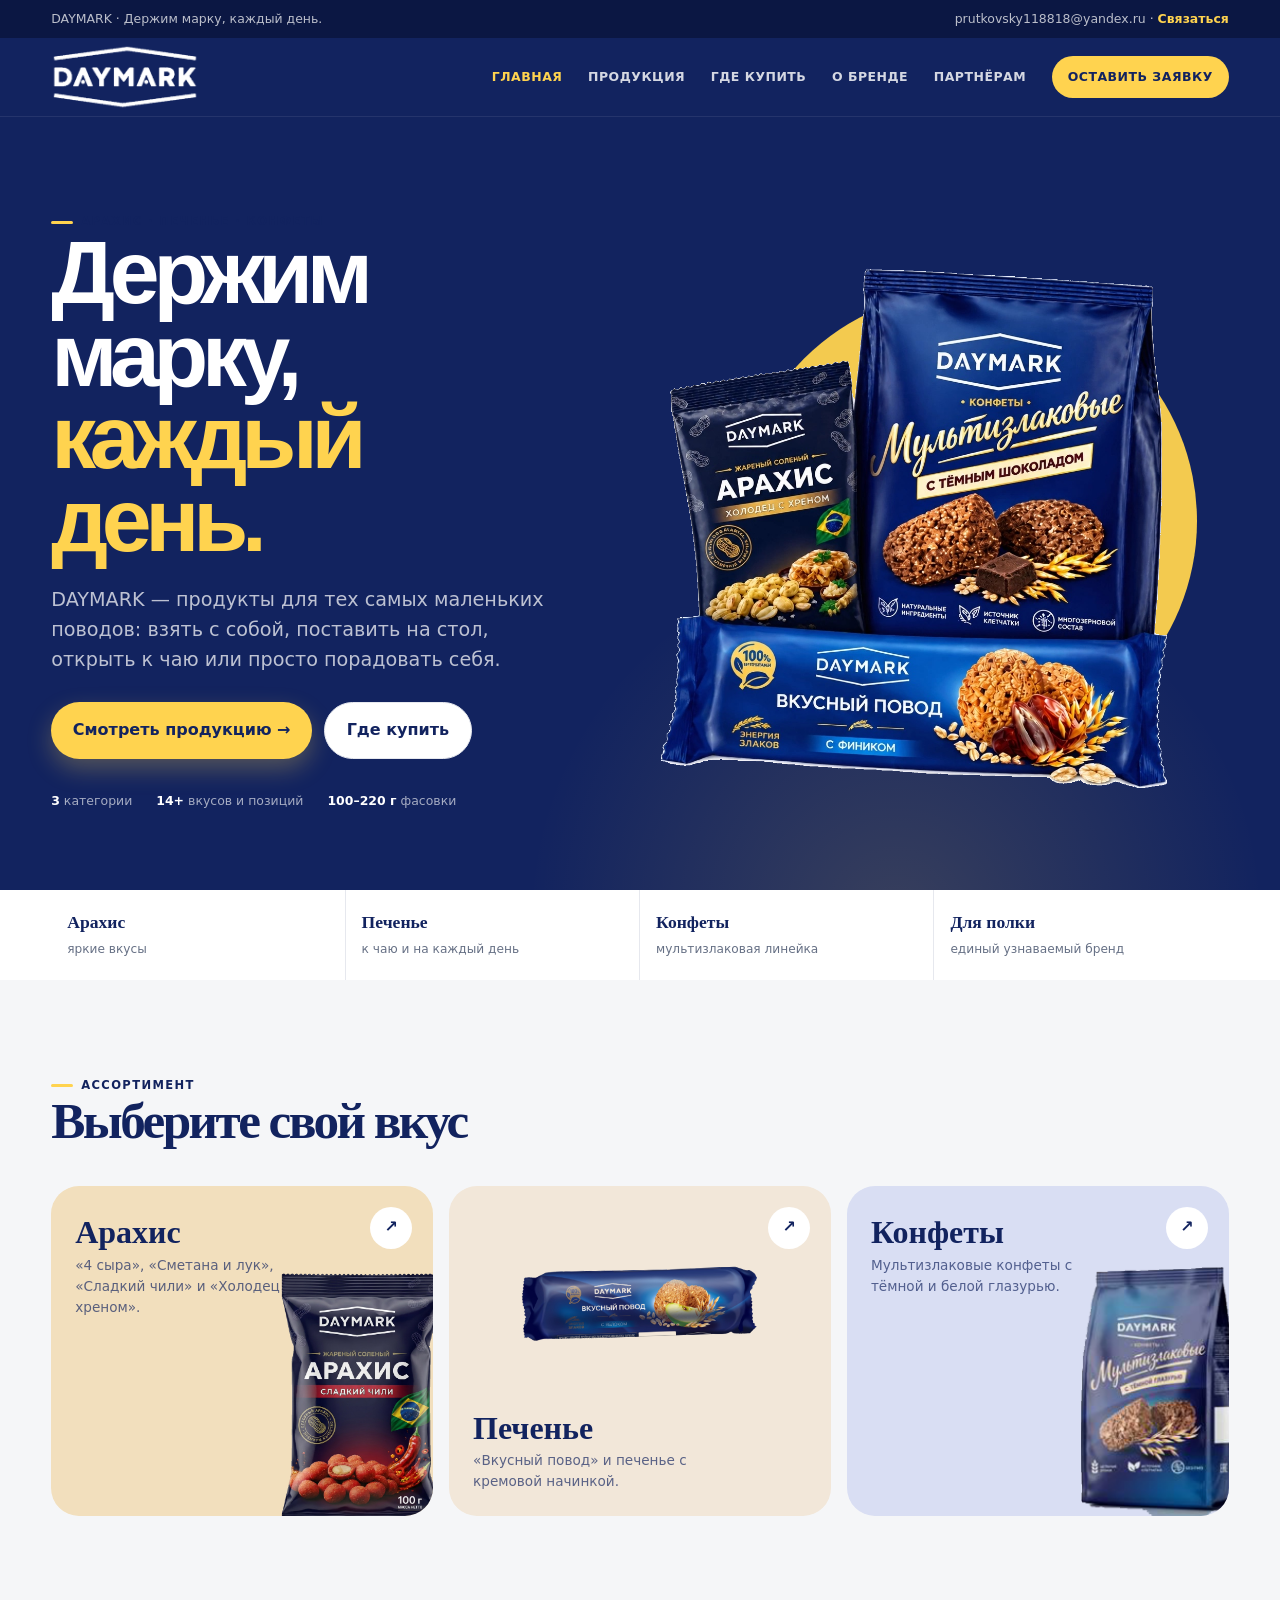
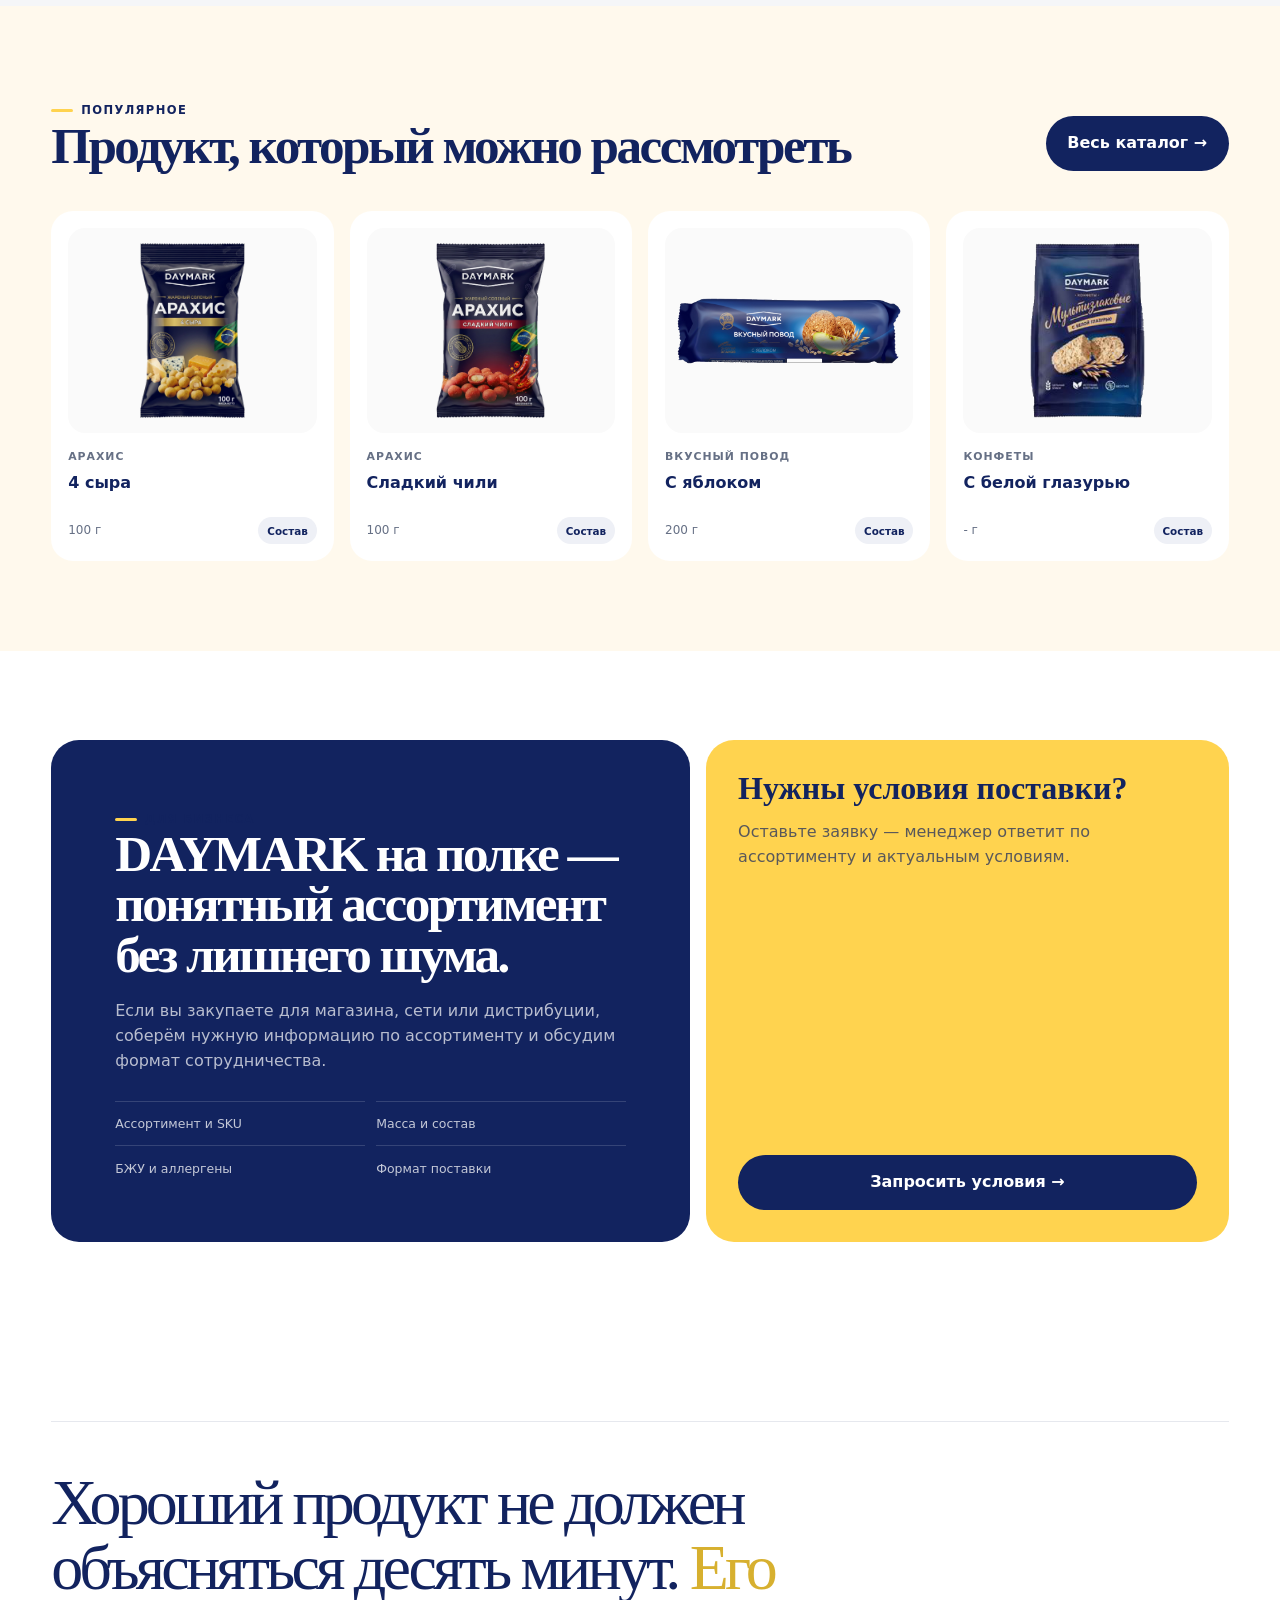
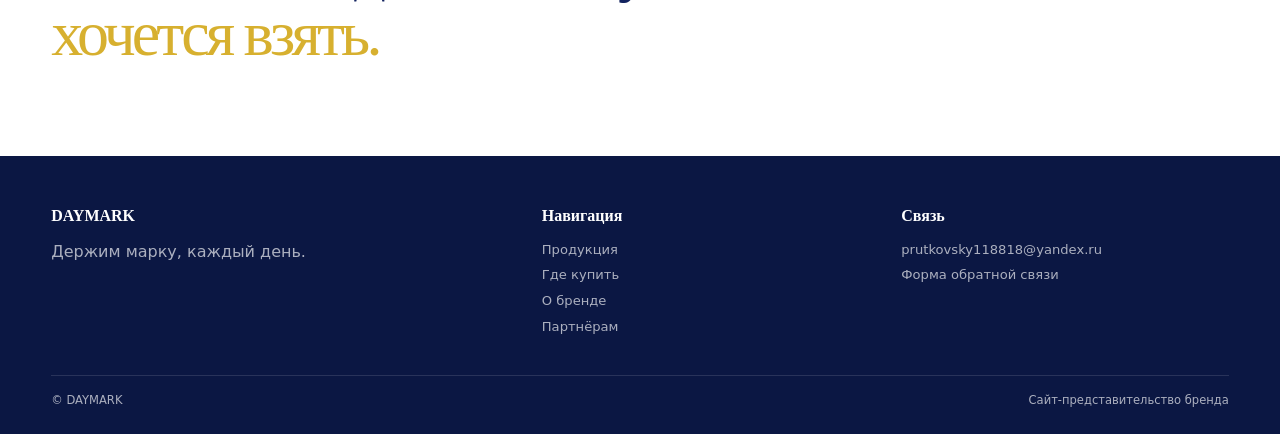
==== index.html @ 810831b2 "Add files via upload" ====
<!doctype html><html lang="ru"><head><meta charset="utf-8"><meta name="viewport" content="width=device-width,initial-scale=1"><title>DAYMARK — арахис, печенье и конфеты</title><meta name="description" content="DAYMARK — арахис, печенье и конфеты. Держим марку, каждый день."><link rel="stylesheet" href="styles.css"></head><body>
<div class="topbar"><div class="container topbar-inner"><span>DAYMARK · Держим марку, каждый день.</span><span><a href="mailto:prutkovsky118818@yandex.ru">prutkovsky118818@yandex.ru</a> · <a class="topbar-cta" href="contacts.html">Связаться</a></span></div></div>
<header class="header"><div class="container header-inner"><a class="logo" href="index.html"><img src="logo_header_white.png" alt="DAYMARK"></a><button class="burger" id="burger" aria-label="Открыть меню">☰</button><nav class="nav" id="nav"><a class="active" href="index.html">Главная</a><a href="products.html">Продукция</a><a href="where.html">Где купить</a><a href="about.html">О бренде</a><a href="partner.html">Партнёрам</a><a class="nav-cta" href="contacts.html">Оставить заявку</a></nav></div></header>
<main>
<section class="hero"><div class="container hero-grid"><div class="hero-copy"><span class="eyebrow">Арахис · печенье · конфеты</span><h1>Держим марку,<br><span>каждый день.</span></h1><p class="hero-lead">DAYMARK — продукты для тех самых маленьких поводов: взять с собой, поставить на стол, открыть к чаю или просто порадовать себя.</p><div class="hero-actions"><a class="btn btn-primary" href="products.html">Смотреть продукцию →</a><a class="btn btn-light" href="where.html">Где купить</a></div><div class="hero-note"><span><strong>3</strong> категории</span><span><strong>14+</strong> вкусов и позиций</span><span><strong>100–220 г</strong> фасовки</span></div></div><div class="hero-visual">
<div class="orb"></div>
<img class="hero-products-photo" src="daymark_products_photo.png" alt="Продукты DAYMARK: арахис, конфеты и печенье">
</div></div><div class="hero-strip"><div class="container hero-strip-inner"><div class="hero-stat"><strong>Арахис</strong><span>яркие вкусы</span></div><div class="hero-stat"><strong>Печенье</strong><span>к чаю и на каждый день</span></div><div class="hero-stat"><strong>Конфеты</strong><span>мультизлаковая линейка</span></div><div class="hero-stat"><strong>Для полки</strong><span>единый узнаваемый бренд</span></div></div></div></section>
<section><div class="container"><div class="section-head"><div><span class="eyebrow">Ассортимент</span><h2>Выберите свой вкус</h2></div></div><div class="category-grid"><a class="category-card peanut" href="products.html#peanuts"><div><h3>Арахис</h3><p>«4 сыра», «Сметана и лук», «Сладкий чили» и «Холодец с хреном».</p></div><img src="peanut_chili_real.png" alt="Арахис DAYMARK, сладкий чили"><span class="arrow">↗</span></a><a class="category-card cookie" href="products.html#cookies"><div><h3>Печенье</h3><p>«Вкусный повод» и печенье с кремовой начинкой.</p></div><img src="cookie_apple.png" alt="Печенье DAYMARK, с яблоком"><span class="arrow">↗</span></a><a class="category-card candy" href="products.html#candies"><div><h3>Конфеты</h3><p>Мультизлаковые конфеты с тёмной и белой глазурью.</p></div><img src="candy_dark.png" alt="Конфеты DAYMARK"><span class="arrow">↗</span></a></div></div></section>
<section class="product-preview"><div class="container"><div class="section-head"><div><span class="eyebrow">Популярное</span><h2>Продукт, который можно рассмотреть</h2></div><a class="btn btn-dark" href="products.html">Весь каталог →</a></div><div class="product-grid"><a class="product-card" href="products.html"><div class="product-image"><img src="peanut_4cheese_real.png" alt="Арахис 4 сыра"></div><span class="small">Арахис</span><h3>4 сыра</h3><div class="meta"><span>100 г</span><span class="badge">Состав</span></div></a><a class="product-card" href="products.html"><div class="product-image"><img src="peanut_chili_real.png" alt="Арахис сладкий чили"></div><span class="small">Арахис</span><h3>Сладкий чили</h3><div class="meta"><span>100 г</span><span class="badge">Состав</span></div></a><a class="product-card cookie" href="products.html"><div class="product-image"><img src="cookie_apple.png" alt="Печенье с яблоком"></div><span class="small">Вкусный повод</span><h3>С яблоком</h3><div class="meta"><span>200 г</span><span class="badge">Состав</span></div></a><a class="product-card" href="products.html"><div class="product-image"><img src="candy_white.png" alt="Мультизлаковые конфеты"></div><span class="small">Конфеты</span><h3>С белой глазурью</h3><div class="meta"><span>- г</span><span class="badge">Состав</span></div></a></div></div></section>

<section class="b2b"><div class="container b2b-grid"><div class="b2b-main"><span class="eyebrow">Для бизнеса</span><h2>DAYMARK на полке — понятный ассортимент без лишнего шума.</h2><p>Если вы закупаете для магазина, сети или дистрибуции, соберём нужную информацию по ассортименту и обсудим формат сотрудничества.</p><div class="b2b-list"><div>Ассортимент и SKU</div><div>Масса и состав</div><div>БЖУ и аллергены</div><div>Формат поставки</div></div></div><div class="b2b-side"><div><h3>Нужны условия поставки?</h3><p>Оставьте заявку — менеджер ответит по ассортименту и актуальным условиям.</p></div><a class="btn btn-dark" href="contacts.html">Запросить условия →</a></div></div></section>
<section class="quote"><div class="container quote-inner"><p>Хороший продукт не должен объясняться десять минут. <span>Его хочется взять.</span></p></div></section>
</main><footer class="footer"><div class="container footer-grid"><div><h4>DAYMARK</h4><p>Держим марку, каждый день.</p></div><div><h4>Навигация</h4><a href="products.html">Продукция</a><a href="where.html">Где купить</a><a href="about.html">О бренде</a><a href="partner.html">Партнёрам</a></div><div><h4>Связь</h4><a href="mailto:prutkovsky118818@yandex.ru">prutkovsky118818@yandex.ru</a><a href="contacts.html">Форма обратной связи</a></div></div><div class="container footer-copy"><span>© DAYMARK</span><span>Сайт-представительство бренда</span></div></footer><div class="mobile-bar"><a href="products.html">Продукция</a><a href="where.html">Где купить</a></div><script src="app.js"></script></body></html>
---- styles.css ----
:root{--navy:#12235f;--navy-2:#0b1743;--yellow:#ffd34f;--cream:#fff9ed;--paper:#f5f6f8;--ink:#171a24;--muted:#667085;--line:#e6e8ee;--white:#fff;--radius:28px;--shadow:0 20px 60px rgba(18,35,95,.10)}
*{box-sizing:border-box;margin:0;padding:0}html{scroll-behavior:smooth}body{font-family:Manrope,system-ui,sans-serif;color:var(--ink);background:var(--paper);line-height:1.55;min-height:100vh;display:flex;flex-direction:column}body.modal-open{overflow:hidden}a{color:inherit;text-decoration:none}button,input,textarea,select{font:inherit}img{max-width:100%;height:auto;display:block}.container{width:min(1180px,92%);margin:auto}main{flex:1}.muted{color:var(--muted)}
.topbar{background:var(--navy-2);color:rgba(255,255,255,.72);font-size:.78rem}.topbar-inner{min-height:38px;display:flex;justify-content:space-between;align-items:center;gap:1rem}.topbar a:hover{color:#fff}.topbar-cta{color:var(--yellow)!important;font-weight:800}
.header{background:var(--navy);position:sticky;top:0;z-index:1000;border-bottom:1px solid rgba(255,255,255,.08)}.header-inner{height:78px;display:flex;align-items:center;justify-content:space-between;gap:2rem}.logo img{width:148px}.nav{display:flex;align-items:center;gap:1.6rem}.nav a{font-size:.78rem;font-weight:800;text-transform:uppercase;letter-spacing:.04em;color:rgba(255,255,255,.82);transition:.2s}.nav a:hover,.nav a.active{color:var(--yellow)}.nav .nav-cta{background:var(--yellow);color:var(--navy);padding:.7rem 1rem;border-radius:999px}.burger{display:none;background:none;border:0;color:#fff;font-size:1.8rem;cursor:pointer}
.btn{display:inline-flex;align-items:center;justify-content:center;gap:.55rem;border:0;border-radius:999px;padding:.95rem 1.35rem;font-weight:800;cursor:pointer;transition:transform .2s,box-shadow .2s,background .2s}.btn:hover{transform:translateY(-2px)}.btn-primary{background:var(--yellow);color:var(--navy);box-shadow:0 10px 25px rgba(255,211,79,.28)}.btn-dark{background:var(--navy);color:#fff}.btn-light{background:#fff;color:var(--navy);border:1px solid var(--line)}.eyebrow{display:inline-flex;align-items:center;gap:.5rem;font-size:.72rem;font-weight:800;text-transform:uppercase;letter-spacing:.12em;color:var(--navy)}.eyebrow:before{content:"";width:22px;height:3px;border-radius:10px;background:var(--yellow)}
.hero{background:var(--navy);color:#fff;overflow:hidden;padding:clamp(3rem,7vw,6.5rem) 0 0;position:relative}.hero:after{content:"";position:absolute;inset:auto -10% -28% 30%;height:70%;background:radial-gradient(circle,rgba(255,211,79,.16),transparent 62%);pointer-events:none}.hero-grid{display:grid;grid-template-columns:.9fr 1.1fr;gap:2rem;align-items:center;position:relative;z-index:1}.hero-copy{padding-bottom:5rem}.hero h1{font-family:Onest,Manrope,sans-serif;font-size:clamp(3rem,7vw,6.6rem);line-height:.92;letter-spacing:-.07em;max-width:720px}.hero h1 span{color:var(--yellow)}.hero-lead{font-size:clamp(1rem,2vw,1.2rem);color:rgba(255,255,255,.72);max-width:590px;margin:1.5rem 0 1.7rem}.hero-actions{display:flex;gap:.75rem;flex-wrap:wrap}.hero-note{display:flex;gap:1.5rem;flex-wrap:wrap;margin-top:2rem;color:rgba(255,255,255,.62);font-size:.78rem}.hero-note strong{color:#fff}.hero-visual{min-height:520px;position:relative;display:flex;align-items:flex-end;justify-content:center}.hero-visual .orb{position:absolute;width:430px;height:430px;border-radius:50%;background:var(--yellow);right:4%;top:3%;opacity:.95}.hero-pack{position:relative;z-index:2;width:min(48%,230px);filter:none;transform:rotate(-6deg) translateY(-18px)}.hero-pack:nth-of-type(2){width:min(43%,205px);transform:rotate(7deg) translate(-12px,20px);z-index:3}.hero-strip{background:#fff;color:var(--navy);position:relative;z-index:4}.hero-strip-inner{display:grid;grid-template-columns:repeat(4,1fr);gap:0}.hero-stat{padding:1.2rem 1rem;border-right:1px solid var(--line)}.hero-stat:last-child{border:0}.hero-stat strong{display:block;font-family:Onest;font-size:1.1rem}.hero-stat span{font-size:.76rem;color:var(--muted)}
section{padding:clamp(3.5rem,7vw,6rem) 0}.section-head{display:flex;justify-content:space-between;align-items:end;gap:2rem;margin-bottom:2.5rem}.section-head h2{font-family:Onest;font-size:clamp(2rem,4vw,3.2rem);line-height:1;letter-spacing:-.05em;color:var(--navy)}.section-head p{max-width:500px;color:var(--muted)}
.category-grid{display:grid;grid-template-columns:repeat(3,1fr);gap:1rem}.category-card{min-height:330px;border-radius:var(--radius);padding:1.5rem;position:relative;overflow:hidden;display:flex;flex-direction:column;justify-content:space-between;transition:.25s}.category-card:hover{transform:translateY(-5px);box-shadow:var(--shadow)}.category-card.peanut{background:#f2dfbd}.category-card.cookie{background:#f2e7d9}.category-card.candy{background:#d9def3}.category-card .tag{font-size:.7rem;font-weight:800;text-transform:uppercase;letter-spacing:.1em;color:var(--navy)}.category-card h3{font-family:Onest;font-size:2rem;line-height:1;color:var(--navy);margin:.4rem 0}.category-card p{font-size:.85rem;color:rgba(18,35,95,.68);max-width:220px}.category-card img{position:absolute;right:0;bottom:-5px;max-height:245px;width:auto;filter:none;transition:.3s}.category-card:hover img{transform:translateY(-8px) rotate(2deg)}.category-card .arrow{position:absolute;top:1.3rem;right:1.3rem;width:42px;height:42px;border-radius:50%;background:#fff;display:grid;place-items:center;color:var(--navy);font-weight:900}
.dark-band{background:var(--navy);color:#fff}.dark-band .section-head h2{color:#fff}.dark-band .section-head p{color:rgba(255,255,255,.68)}.feature-grid{display:grid;grid-template-columns:1fr 1fr;gap:1rem}.feature{background:rgba(255,255,255,.06);border:1px solid rgba(255,255,255,.1);border-radius:24px;padding:2rem}.feature-num{color:var(--yellow);font-weight:800;font-size:.78rem}.feature h3{font-family:Onest;font-size:1.35rem;margin:.65rem 0}.feature p{color:rgba(255,255,255,.65);font-size:.9rem}
.product-preview{background:var(--cream)}.product-grid{display:grid;grid-template-columns:repeat(4,1fr);gap:1rem}.product-card{background:#fff;border-radius:22px;padding:1rem;min-height:350px;display:flex;flex-direction:column;transition:.25s;border:1px solid transparent}.product-card:hover{transform:translateY(-5px);border-color:var(--line);box-shadow:var(--shadow)}.product-card .product-image{height:205px;display:grid;place-items:center;background:#fafafa;border-radius:17px;margin-bottom:1rem}.product-card img{max-height:175px;width:auto}.product-card.cookie img{max-width:90%;max-height:110px}.product-card .small{font-size:.68rem;text-transform:uppercase;letter-spacing:.09em;color:var(--muted);font-weight:800}.product-card h3{font-size:1rem;margin:.3rem 0;color:var(--navy)}.product-card .meta{margin-top:auto;display:flex;justify-content:space-between;align-items:center;color:var(--muted);font-size:.75rem}.badge{display:inline-flex;padding:.35rem .55rem;border-radius:999px;background:#eef0f6;color:var(--navy);font-size:.65rem;font-weight:800}
.b2b{background:#fff}.b2b-grid{display:grid;grid-template-columns:1.1fr .9fr;gap:1rem}.b2b-main{background:var(--navy);color:#fff;border-radius:var(--radius);padding:clamp(2rem,5vw,4rem)}.b2b-main h2{font-family:Onest;font-size:clamp(2.2rem,4vw,3.7rem);line-height:.98;letter-spacing:-.05em}.b2b-main p{color:rgba(255,255,255,.7);max-width:520px;margin:1.2rem 0 1.7rem}.b2b-list{display:grid;grid-template-columns:1fr 1fr;gap:.7rem}.b2b-list div{border-top:1px solid rgba(255,255,255,.15);padding-top:.8rem;font-size:.78rem;color:rgba(255,255,255,.75)}.b2b-side{background:var(--yellow);border-radius:var(--radius);padding:2rem;display:flex;flex-direction:column;justify-content:space-between;color:var(--navy)}.b2b-side h3{font-family:Onest;font-size:2rem;line-height:1}.b2b-side p{margin-top:1rem;color:rgba(18,35,95,.7)}
.quote{background:#fff}.quote-inner{border-top:1px solid var(--line);padding-top:3rem}.quote p{font-family:Onest;font-size:clamp(2rem,5vw,4.5rem);line-height:1.02;letter-spacing:-.06em;color:var(--navy);max-width:900px}.quote span{color:#d7b02f}
.page-hero{background:var(--navy);color:#fff;padding:clamp(3rem,6vw,5rem) 0}.page-hero .eyebrow{color:var(--yellow)}.page-hero h1{font-family:Onest;font-size:clamp(3rem,7vw,5.5rem);line-height:.95;letter-spacing:-.06em;margin:.8rem 0 1rem}.page-hero p{max-width:620px;color:rgba(255,255,255,.7);font-size:1rem}
.products{background:var(--paper)}.catalog-toolbar{display:flex;gap:.75rem;justify-content:space-between;align-items:center;flex-wrap:wrap;margin-bottom:1.5rem}.line-tabs{display:flex;gap:.4rem;flex-wrap:wrap}.line-tab{border:1px solid var(--line);background:#fff;color:var(--navy);padding:.65rem 1rem;border-radius:999px;font-weight:800;cursor:pointer}.line-tab.active,.line-tab:hover{background:var(--navy);color:#fff;border-color:var(--navy)}.search-box{position:relative}.search-box input{width:min(300px,80vw);padding:.72rem 1rem;border:1px solid var(--line);border-radius:999px;background:#fff;outline:none}.search-box input:focus{border-color:var(--navy)}.product-line{display:none}.product-line.active{display:block}.packs{display:grid;grid-template-columns:repeat(4,1fr);gap:1rem}.pack{background:#fff;border:1px solid transparent;border-radius:22px;padding:1rem;min-height:360px;cursor:pointer;display:flex;flex-direction:column;transition:.25s}.pack:hover{transform:translateY(-5px);border-color:var(--line);box-shadow:var(--shadow)}.pack[hidden]{display:none}.pack img{height:210px;width:100%;object-fit:contain;margin-bottom:1rem}.pack.cookie img{height:120px;margin-top:30px}.pack h4{font-size:1rem;color:var(--navy)}.pack>span:not(.hint){font-size:.82rem;color:var(--muted);margin-top:.2rem}.catalog-empty{display:none;text-align:center;padding:4rem 1rem;color:var(--muted)}
.modal-overlay{position:fixed;inset:0;background:rgba(11,23,67,.72);z-index:2000;display:grid;place-items:center;padding:1rem;opacity:0;visibility:hidden;transition:.2s}.modal-overlay.open{opacity:1;visibility:visible}.modal{background:#fff;border-radius:30px;width:min(900px,100%);max-height:90vh;overflow:auto;position:relative;padding:2rem}.modal-close{position:absolute;right:1rem;top:1rem;width:42px;height:42px;border:0;border-radius:50%;background:var(--paper);color:var(--navy);font-size:1.4rem;cursor:pointer}.modal-grid{display:grid;grid-template-columns:.85fr 1.15fr;gap:2rem;align-items:start}.modal-product-image{min-height:360px;background:var(--cream);border-radius:24px;display:grid;place-items:center;padding:2rem}.modal-product-image img{max-height:320px;width:auto}.modal-product-image img.wide{max-width:90%;max-height:180px}.modal h3{font-family:Onest;font-size:2rem;color:var(--navy);line-height:1}.modal-flavor{color:var(--muted);margin:.5rem 0 1.2rem}.modal-meta{display:flex;gap:.5rem;flex-wrap:wrap;margin-bottom:1.5rem}.modal-block{padding-top:1rem;margin-top:1rem;border-top:1px solid var(--line)}.modal-block-title{font-size:.7rem;text-transform:uppercase;letter-spacing:.1em;font-weight:800;color:var(--navy);margin-bottom:.45rem}.modal-comp{font-size:.85rem;color:#4d5566}.nutri{display:grid;grid-template-columns:repeat(4,1fr);gap:.5rem}.nutri div{background:var(--paper);border-radius:14px;padding:.75rem;text-align:center}.nutri strong{display:block;color:var(--navy);font-size:.9rem}.nutri span{font-size:.65rem;color:var(--muted)}
.about-section{background:#fff}.about-grid{display:grid;grid-template-columns:1fr 1fr;gap:1rem}.about-card{border-radius:var(--radius);padding:clamp(2rem,5vw,4rem);background:var(--cream)}.about-card.dark{background:var(--navy);color:#fff}.about-card h2{font-family:Onest;font-size:clamp(2rem,4vw,3.3rem);line-height:1;letter-spacing:-.05em;margin-bottom:1rem}.about-card p{color:var(--muted);max-width:560px}.about-card.dark p{color:rgba(255,255,255,.7)}.values{display:grid;grid-template-columns:repeat(3,1fr);gap:1rem;margin-top:1rem}.value{background:#fff;border:1px solid var(--line);border-radius:22px;padding:1.5rem}.value strong{color:var(--navy);display:block;margin-bottom:.5rem}.value p{font-size:.85rem;color:var(--muted)}
.partner-section{background:var(--paper)}.partner-grid{display:grid;grid-template-columns:repeat(3,1fr);gap:1rem}.partner-item{background:#fff;border:1px solid var(--line);border-radius:22px;padding:1.5rem}.partner-item .num{color:#d2ad31;font-weight:800;font-size:.72rem}.partner-item h3{color:var(--navy);font-family:Onest;margin:.5rem 0;font-size:1.2rem}.partner-item p{font-size:.84rem;color:var(--muted)}.partner-cta{margin-top:1rem;background:var(--yellow);border-radius:var(--radius);padding:2rem;display:flex;align-items:center;justify-content:space-between;gap:1rem}.partner-cta h2{font-family:Onest;color:var(--navy);font-size:2rem}
.where-section{background:#fff}.where-grid{display:grid;grid-template-columns:1.1fr .9fr;gap:1rem}.where-main{background:var(--navy);color:#fff;border-radius:var(--radius);padding:2rem}.where-main h2{font-family:Onest;font-size:2.4rem}.where-main p{color:rgba(255,255,255,.68);max-width:520px;margin:1rem 0 1.5rem}.where-side{background:var(--cream);border-radius:var(--radius);padding:2rem}.where-side h3{font-family:Onest;color:var(--navy);font-size:1.6rem}.where-side p{color:var(--muted);font-size:.88rem;margin:1rem 0}.status-box{display:flex;gap:.7rem;align-items:flex-start;background:#fff;border:1px solid var(--line);border-radius:18px;padding:1rem;margin-top:1rem}.status-dot{width:10px;height:10px;border-radius:50%;background:#d2ad31;margin-top:.35rem;flex:0 0 auto}
.contacts-section{background:var(--paper)}.contact-wrap{display:grid;grid-template-columns:.8fr 1.2fr;gap:1rem}.contact-info,.contact-form{background:#fff;border:1px solid var(--line);border-radius:var(--radius);padding:2rem}.contact-info h2{font-family:Onest;color:var(--navy);font-size:2.3rem}.contact-info p{color:var(--muted);margin:.65rem 0}.contact-link{color:var(--navy);font-weight:800}.contact-form{display:flex;flex-direction:column;gap:.8rem}.contact-form label{font-size:.72rem;font-weight:800;color:var(--navy)}.contact-form input,.contact-form textarea{width:100%;border:1px solid var(--line);border-radius:14px;padding:.9rem 1rem;outline:none;background:#fafbfc}.contact-form input:focus,.contact-form textarea:focus{border-color:var(--navy)}.contact-form textarea{min-height:150px;resize:vertical}.consent{font-size:.68rem;color:var(--muted)}.form-status{min-height:1.2em;font-size:.8rem}.form-status.ok{color:#27704a}.form-status.err{color:#a33b3b}
.footer{background:var(--navy-2);color:rgba(255,255,255,.66);padding:3rem 0 1.5rem}.footer-grid{display:grid;grid-template-columns:1.4fr 1fr 1fr;gap:2rem;margin-bottom:2rem}.footer h4{color:#fff;margin-bottom:.7rem;font-family:Onest}.footer a{display:block;margin:.35rem 0;font-size:.82rem}.footer a:hover{color:var(--yellow)}.footer-copy{border-top:1px solid rgba(255,255,255,.12);padding-top:1rem;font-size:.72rem;display:flex;justify-content:space-between;gap:1rem}
.mobile-bar{display:none}
@media(max-width:980px){.nav{gap:1rem}.hero-grid{grid-template-columns:1fr}.hero-copy{padding-bottom:1rem}.hero-visual{min-height:390px}.hero-strip-inner{grid-template-columns:repeat(2,1fr)}.category-grid,.product-grid,.packs,.partner-grid{grid-template-columns:repeat(2,1fr)}.b2b-grid,.where-grid,.contact-wrap,.about-grid{grid-template-columns:1fr}.footer-grid{grid-template-columns:1fr 1fr}.modal-grid{grid-template-columns:1fr}.modal-product-image{min-height:250px}.values{grid-template-columns:1fr}}
@media(max-width:720px){.topbar{display:none}.header-inner{height:68px}.burger{display:block}.nav{display:none}.nav.open{position:absolute;top:68px;left:0;right:0;background:var(--navy-2);display:flex;flex-direction:column;align-items:stretch;padding:1rem 4%;gap:.2rem;box-shadow:0 15px 30px rgba(0,0,0,.2)}.nav a{padding:.8rem 0}.nav .nav-cta{background:none;color:var(--yellow);padding:.8rem 0}.hero{padding-top:3rem}.hero h1{font-size:clamp(3.2rem,17vw,5rem)}.hero-visual{min-height:330px}.hero-visual .orb{width:280px;height:280px}.hero-pack{width:42%!important}.hero-strip-inner{grid-template-columns:1fr 1fr}.section-head{display:block}.section-head p{margin-top:.8rem}.category-grid,.product-grid,.packs,.partner-grid{grid-template-columns:1fr}.category-card{min-height:300px}.feature-grid,.b2b-list{grid-template-columns:1fr}.catalog-toolbar{align-items:stretch}.search-box input{width:100%}.search-box{width:100%}.partner-cta{display:block}.partner-cta .btn{margin-top:1rem}.footer-grid{grid-template-columns:1fr}.footer-copy{display:block}.footer-copy span{display:block;margin-top:.5rem}.mobile-bar{display:grid;grid-template-columns:1fr 1fr;position:fixed;bottom:0;left:0;right:0;z-index:1200;background:#fff;border-top:1px solid var(--line);box-shadow:0 -10px 30px rgba(18,35,95,.08)}.mobile-bar a{padding:.9rem;text-align:center;font-size:.72rem;font-weight:800;color:var(--navy)}.mobile-bar a:last-child{background:var(--yellow)}body{padding-bottom:58px}}
@media(max-width:480px){.container{width:90%}.hero-strip-inner{grid-template-columns:1fr 1fr}.hero-stat{padding:.9rem .7rem}.hero-stat strong{font-size:.9rem}.hero-stat span{font-size:.65rem}.modal{padding:1rem;border-radius:22px}.modal-product-image{min-height:220px}.modal h3{font-size:1.6rem}.nutri{grid-template-columns:1fr 1fr}}


/* DAYMARK visual refinement */
.hero-visual{min-height:560px;display:block}
.hero-visual .orb{width:460px;height:460px;right:5%;top:4%}
.hero-pack{position:absolute;object-fit:contain;filter:none}
.hero-peanut{width:180px;right:46%;bottom:32px;z-index:3;transform:rotate(-7deg)}
.hero-candy{width:215px;right:5%;bottom:72px;z-index:2;transform:rotate(7deg)}
.hero-cookie{width:290px;right:25%;bottom:-4px;z-index:5;transform:rotate(-1deg) translateY(8px)}
.category-card img{max-height:255px;max-width:58%}
.category-card.peanut img{right:-2%;bottom:-12px}
.category-card.cookie{justify-content:flex-end;padding-top:155px}.category-card.cookie img{right:50%;top:82px;bottom:auto;max-height:120px;max-width:62%;transform:translateX(50%) rotate(-2deg);filter:none}.category-card.cookie:hover img{transform:translateX(50%) translateY(-8px) rotate(1deg)}
.category-card.candy img{right:-2%;bottom:-5px}
.about-page-hero{background:#fff;color:var(--ink);border-bottom:1px solid var(--line);padding:clamp(4rem,8vw,7rem) 0}
.about-page-hero .eyebrow{color:var(--navy)}
.about-page-hero h1{color:var(--navy)}
.about-page-hero p{color:var(--muted)}
.about-hero-grid{display:grid;grid-template-columns:1fr .8fr;gap:3rem;align-items:center}
.about-hero-products{height:330px;position:relative}
.about-hero-products img{position:absolute;object-fit:contain;filter:drop-shadow(0 18px 20px rgba(18,35,95,.13))}
.about-hero-products img:nth-child(1){width:120px;left:8%;top:24px;transform:rotate(-6deg);z-index:2}
.about-hero-products img:nth-child(2){width:220px;left:33%;bottom:-2px;z-index:3}
.about-hero-products img:nth-child(3){width:160px;right:2%;top:14px;transform:rotate(7deg);z-index:1}
.about-card-accent{background:#fff;border:1px solid var(--line);position:relative;overflow:hidden}
.about-card-accent:after{content:"";position:absolute;width:110px;height:110px;border-radius:50%;background:var(--yellow);right:-35px;top:-35px;opacity:.7}
.about-light-info{background:#fff;border-top:1px solid var(--line)}
.about-light-info .feature{background:var(--cream);border:1px solid var(--line);color:var(--ink)}
.about-light-info .feature h3{color:var(--navy)}
.about-light-info .feature p{color:var(--muted)}
.about-light-info .feature-num{color:#b18a19}
@media(max-width:980px){
 .hero-visual{min-height:430px}
 .hero-peanut{width:155px;right:48%}
 .hero-candy{width:185px;right:2%}
 .hero-cookie{width:245px;right:25%}
 .about-hero-grid{grid-template-columns:1fr}
 .about-hero-products{height:280px}
}
@media(max-width:720px){
 .hero-visual{min-height:360px}
 .hero-visual .orb{width:290px;height:290px;right:7%;top:7%}
 .hero-peanut{width:120px;right:46%;bottom:38px}
 .hero-candy{width:155px;right:2%;bottom:75px}
 .hero-cookie{width:195px;right:24%;bottom:4px}
 .category-card img{max-width:55%}
 .about-hero-products{height:230px}
 .about-hero-products img:nth-child(1){width:90px}.about-hero-products img:nth-child(2){width:175px}.about-hero-products img:nth-child(3){width:125px}
}

@media(max-width:720px){.category-card.cookie{padding-top:135px}.category-card.cookie img{top:62px;max-height:108px;max-width:58%}}

/* Retail store links */
.stores-section{background:var(--paper);padding:5rem 0}.stores-section .section-head p{max-width:520px;color:var(--muted)}.store-grid{display:grid;grid-template-columns:repeat(4,1fr);gap:1rem}.store-card{min-height:190px;background:#fff;border:1px solid var(--line);border-radius:24px;padding:1.25rem;display:flex;flex-direction:column;justify-content:space-between;transition:.25s;text-decoration:none;overflow:hidden}.store-card:hover{transform:translateY(-4px);box-shadow:var(--shadow);border-color:transparent}.store-logo{min-height:92px;display:flex;align-items:center;justify-content:center;gap:.7rem;color:var(--navy)}.store-link{font-size:.72rem;text-transform:uppercase;letter-spacing:.08em;font-weight:800;color:var(--muted)}.store-card:hover .store-link{color:var(--navy)}
.pyat-mark{width:58px;height:58px;border-radius:50%;background:#ef3124;color:#fff;display:grid;place-items:center;font-size:2.25rem;font-weight:900;line-height:1;border:5px solid #fff;box-shadow:0 0 0 3px #159447}.pyat-word{font-weight:900;font-size:1.15rem;letter-spacing:-.04em;color:#159447}.perek-mark{width:48px;height:48px;position:relative;display:block;flex:0 0 auto}.perek-mark i{position:absolute;width:22px;height:22px;border-radius:50%}.perek-mark i:nth-child(1){left:13px;top:0;background:#7bcf36}.perek-mark i:nth-child(2){left:0;top:13px;background:#a7e83c}.perek-mark i:nth-child(3){right:0;top:13px;background:#188d3d}.perek-mark i:nth-child(4){left:13px;bottom:0;background:#006c35}.perek-word{font-size:1.02rem;font-weight:900;letter-spacing:-.045em;color:#08753a}.magnit-mark{width:52px;height:52px;border:6px solid #e31b23;border-radius:13px 25px 25px 13px;color:#e31b23;display:grid;place-items:center;font-weight:900;font-size:1.55rem;line-height:1}.magnit-word{font-weight:950;font-size:1.2rem;letter-spacing:-.04em;color:#e31b23}.lenta-mark{width:52px;height:52px;border-radius:50%;background:#d71920;color:#fff;display:grid;place-items:center;font-weight:900;font-size:1.7rem}.lenta-word{font-weight:950;font-size:1.35rem;letter-spacing:-.06em;color:#d71920}
@media(max-width:980px){.store-grid{grid-template-columns:repeat(2,1fr)}}
@media(max-width:720px){.stores-section{padding:3.5rem 0}.store-grid{grid-template-columns:1fr 1fr}.store-card{min-height:165px;padding:1rem;border-radius:20px}.store-logo{min-height:75px;gap:.45rem}.pyat-mark{width:48px;height:48px;font-size:1.8rem}.pyat-word,.perek-word,.magnit-word,.lenta-word{font-size:.92rem}.perek-mark{transform:scale(.82)}.magnit-mark{width:44px;height:44px;font-size:1.25rem}.lenta-mark{width:44px;height:44px;font-size:1.4rem}}

/* Uploaded retail logos */
.store-logo img{display:block;object-fit:contain;max-width:190px;max-height:82px;width:auto;height:auto}
.store-pyat .store-logo img{max-width:88px;max-height:88px}
.store-perek .store-logo img{max-width:96px;max-height:88px}
.store-magnit .store-logo img{max-width:82px;max-height:100px}
.store-logo-lenta{flex-direction:column;gap:.45rem}
.store-lenta .store-logo img{max-width:190px;max-height:55px}
.lenta-name{font-size:1.05rem;font-weight:900;letter-spacing:-.03em;color:#d71920}
@media(max-width:720px){.store-logo img{max-width:150px;max-height:68px}.store-pyat .store-logo img{max-width:68px;max-height:68px}.store-perek .store-logo img{max-width:74px;max-height:68px}.store-magnit .store-logo img{max-width:64px;max-height:76px}.store-lenta .store-logo img{max-width:150px;max-height:45px}.lenta-name{font-size:.9rem}}

/* v10: unified DAYMARK product photo */
.hero-products-photo{position:relative;z-index:3;width:min(100%,560px);max-height:520px;object-fit:contain;display:block;margin:0 auto;filter:none}
.about-hero-products{height:auto;min-height:330px;display:flex;align-items:center;justify-content:center}
.about-hero-products img{position:relative!important;inset:auto!important;width:min(100%,520px)!important;height:auto!important;transform:none!important;filter:none!important;object-fit:contain}
.store-logo-lenta{display:flex;align-items:center;justify-content:center}
.store-logo-lenta img{width:120px;height:120px;object-fit:contain}
@media(max-width:980px){.hero-products-photo{width:min(92%,500px);max-height:420px}.about-hero-products{min-height:250px}.about-hero-products img{width:min(92%,430px)!important}}
@media(max-width:720px){.hero-products-photo{width:94%;max-height:330px}.about-hero-products{min-height:210px}.about-hero-products img{width:94%!important}.store-logo-lenta img{width:100px;height:100px}}
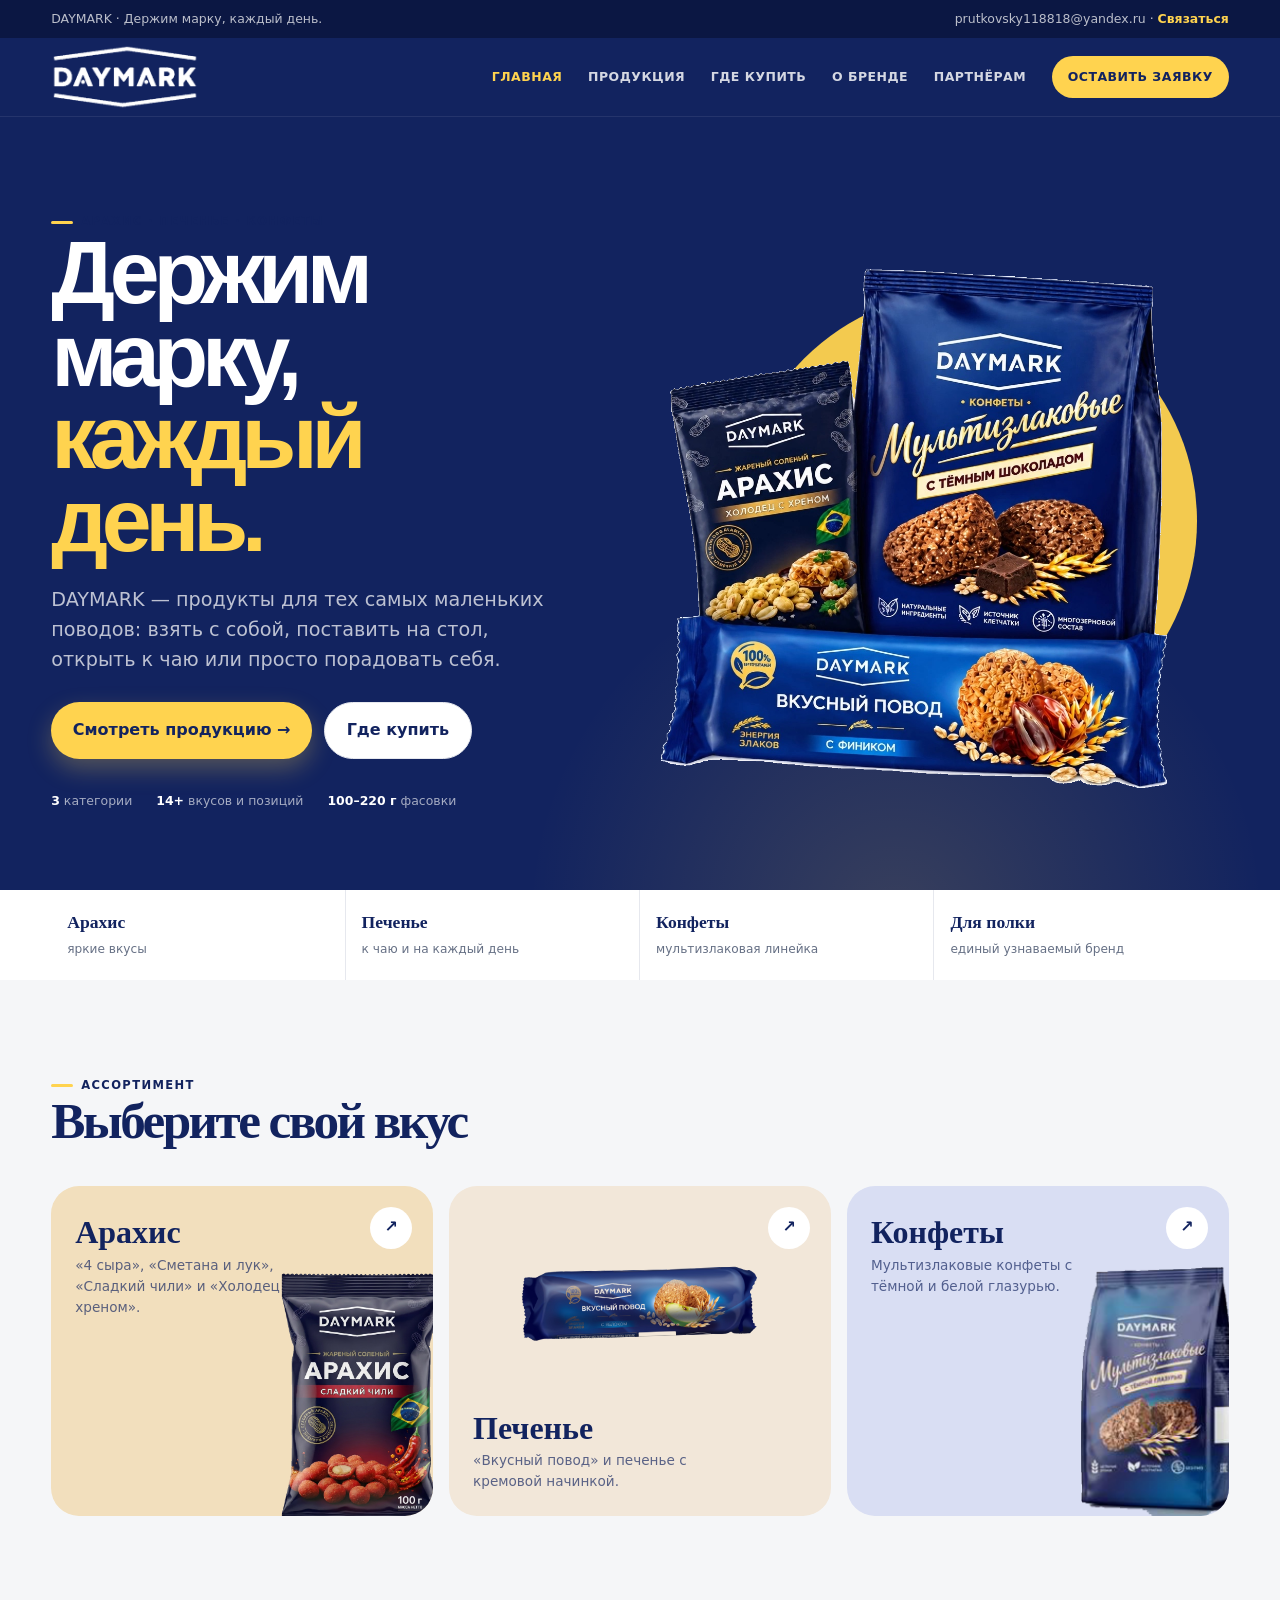
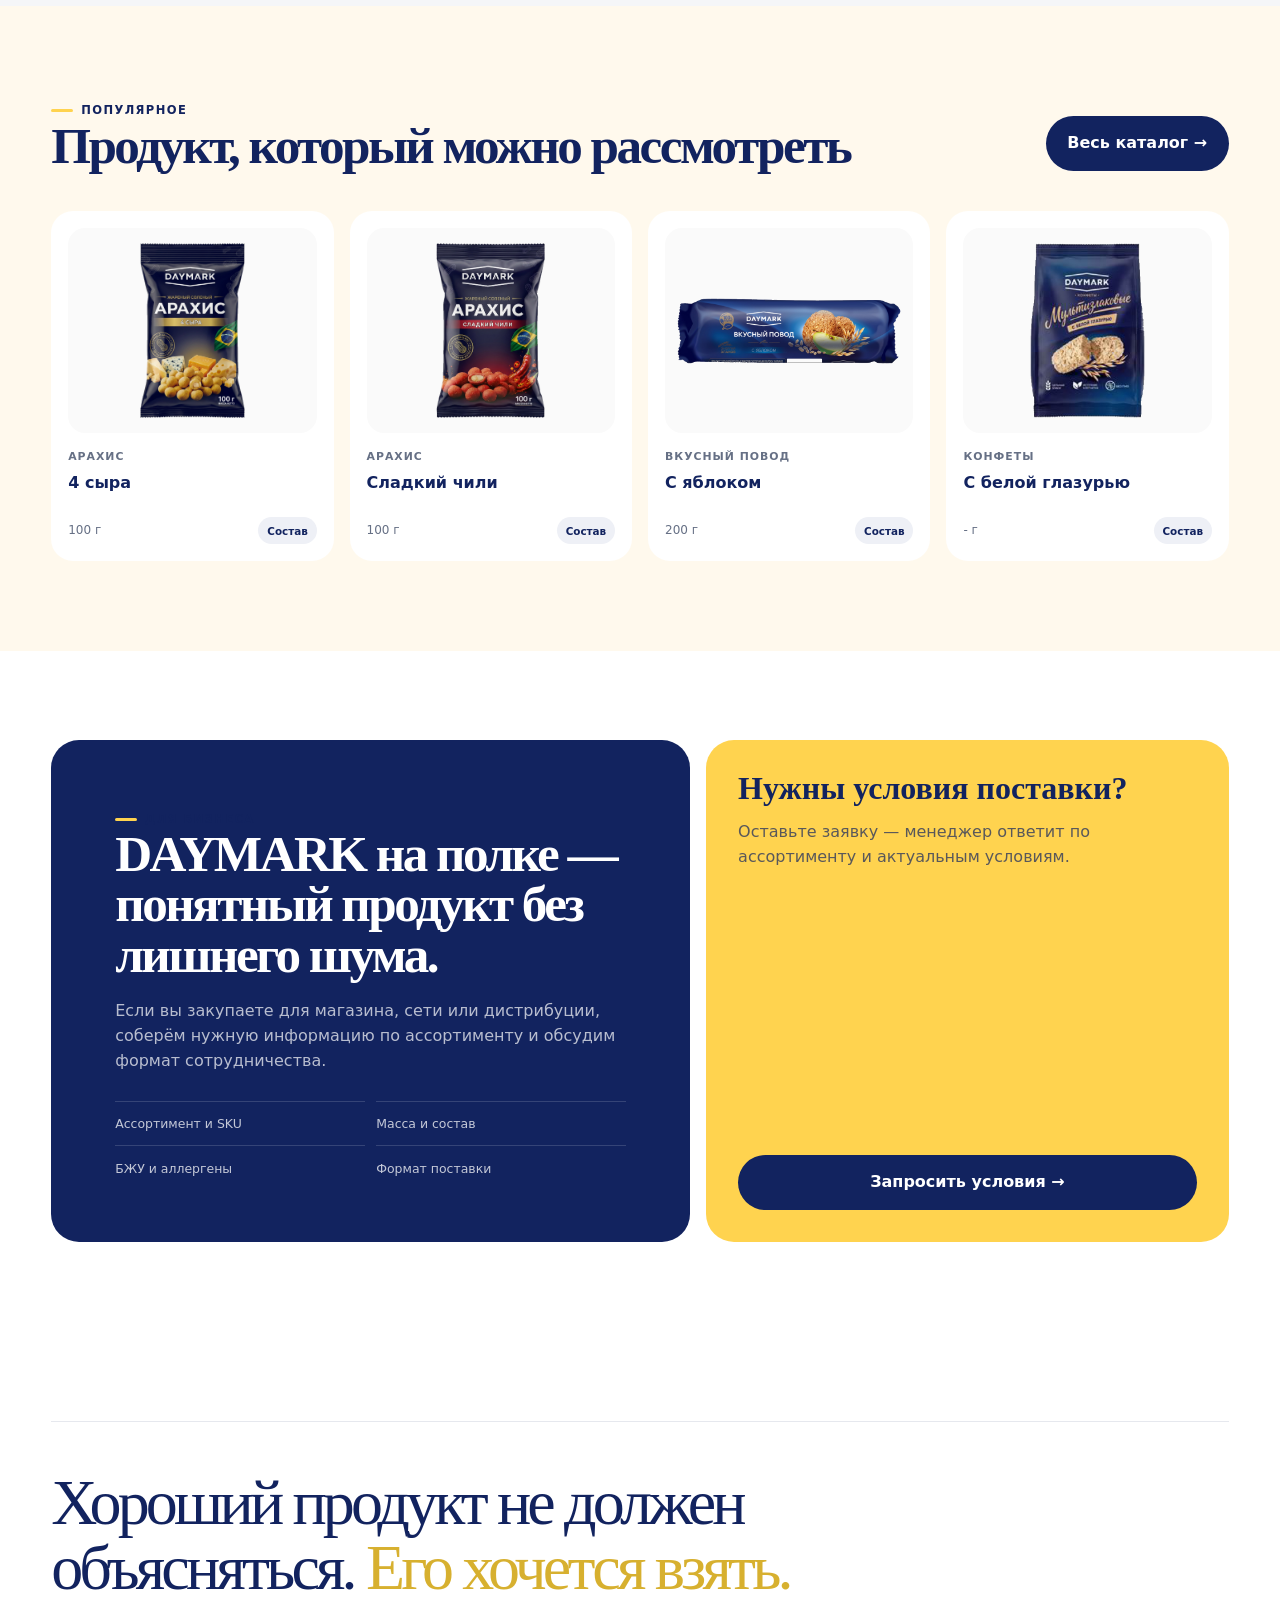
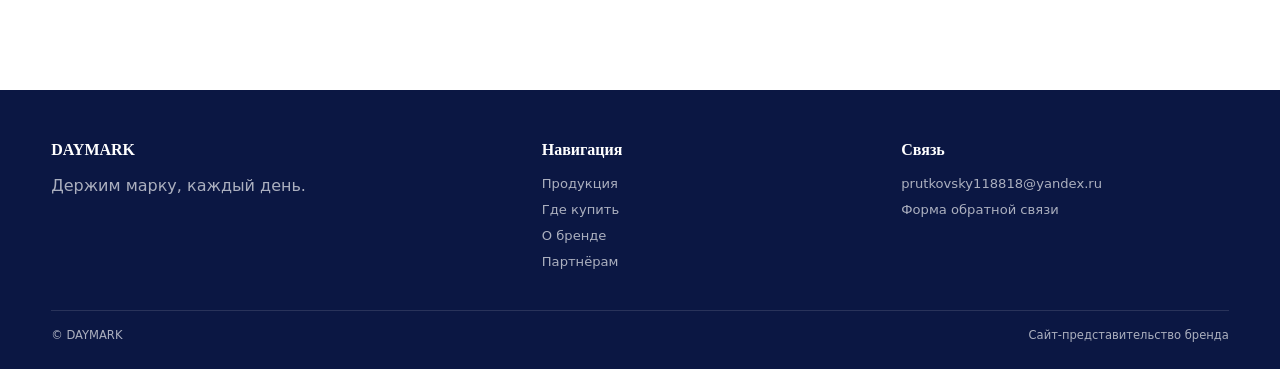
==== commit 44d84639: "Add files via upload" ====
--- a/index.html
+++ b/index.html
@@ -9,6 +9,6 @@
 <section><div class="container"><div class="section-head"><div><span class="eyebrow">Ассортимент</span><h2>Выберите свой вкус</h2></div></div><div class="category-grid"><a class="category-card peanut" href="products.html#peanuts"><div><h3>Арахис</h3><p>«4 сыра», «Сметана и лук», «Сладкий чили» и «Холодец с хреном».</p></div><img src="peanut_chili_real.png" alt="Арахис DAYMARK, сладкий чили"><span class="arrow">↗</span></a><a class="category-card cookie" href="products.html#cookies"><div><h3>Печенье</h3><p>«Вкусный повод» и печенье с кремовой начинкой.</p></div><img src="cookie_apple.png" alt="Печенье DAYMARK, с яблоком"><span class="arrow">↗</span></a><a class="category-card candy" href="products.html#candies"><div><h3>Конфеты</h3><p>Мультизлаковые конфеты с тёмной и белой глазурью.</p></div><img src="candy_dark.png" alt="Конфеты DAYMARK"><span class="arrow">↗</span></a></div></div></section>
 <section class="product-preview"><div class="container"><div class="section-head"><div><span class="eyebrow">Популярное</span><h2>Продукт, который можно рассмотреть</h2></div><a class="btn btn-dark" href="products.html">Весь каталог →</a></div><div class="product-grid"><a class="product-card" href="products.html"><div class="product-image"><img src="peanut_4cheese_real.png" alt="Арахис 4 сыра"></div><span class="small">Арахис</span><h3>4 сыра</h3><div class="meta"><span>100 г</span><span class="badge">Состав</span></div></a><a class="product-card" href="products.html"><div class="product-image"><img src="peanut_chili_real.png" alt="Арахис сладкий чили"></div><span class="small">Арахис</span><h3>Сладкий чили</h3><div class="meta"><span>100 г</span><span class="badge">Состав</span></div></a><a class="product-card cookie" href="products.html"><div class="product-image"><img src="cookie_apple.png" alt="Печенье с яблоком"></div><span class="small">Вкусный повод</span><h3>С яблоком</h3><div class="meta"><span>200 г</span><span class="badge">Состав</span></div></a><a class="product-card" href="products.html"><div class="product-image"><img src="candy_white.png" alt="Мультизлаковые конфеты"></div><span class="small">Конфеты</span><h3>С белой глазурью</h3><div class="meta"><span>- г</span><span class="badge">Состав</span></div></a></div></div></section>
 
-<section class="b2b"><div class="container b2b-grid"><div class="b2b-main"><span class="eyebrow">Для бизнеса</span><h2>DAYMARK на полке — понятный ассортимент без лишнего шума.</h2><p>Если вы закупаете для магазина, сети или дистрибуции, соберём нужную информацию по ассортименту и обсудим формат сотрудничества.</p><div class="b2b-list"><div>Ассортимент и SKU</div><div>Масса и состав</div><div>БЖУ и аллергены</div><div>Формат поставки</div></div></div><div class="b2b-side"><div><h3>Нужны условия поставки?</h3><p>Оставьте заявку — менеджер ответит по ассортименту и актуальным условиям.</p></div><a class="btn btn-dark" href="contacts.html">Запросить условия →</a></div></div></section>
-<section class="quote"><div class="container quote-inner"><p>Хороший продукт не должен объясняться десять минут. <span>Его хочется взять.</span></p></div></section>
+<section class="b2b"><div class="container b2b-grid"><div class="b2b-main"><span class="eyebrow">Для бизнеса</span><h2>DAYMARK на полке — понятный продукт без лишнего шума.</h2><p>Если вы закупаете для магазина, сети или дистрибуции, соберём нужную информацию по ассортименту и обсудим формат сотрудничества.</p><div class="b2b-list"><div>Ассортимент и SKU</div><div>Масса и состав</div><div>БЖУ и аллергены</div><div>Формат поставки</div></div></div><div class="b2b-side"><div><h3>Нужны условия поставки?</h3><p>Оставьте заявку — менеджер ответит по ассортименту и актуальным условиям.</p></div><a class="btn btn-dark" href="contacts.html">Запросить условия →</a></div></div></section>
+<section class="quote"><div class="container quote-inner"><p>Хороший продукт не должен объясняться. <span>Его хочется взять.</span></p></div></section>
 </main><footer class="footer"><div class="container footer-grid"><div><h4>DAYMARK</h4><p>Держим марку, каждый день.</p></div><div><h4>Навигация</h4><a href="products.html">Продукция</a><a href="where.html">Где купить</a><a href="about.html">О бренде</a><a href="partner.html">Партнёрам</a></div><div><h4>Связь</h4><a href="mailto:prutkovsky118818@yandex.ru">prutkovsky118818@yandex.ru</a><a href="contacts.html">Форма обратной связи</a></div></div><div class="container footer-copy"><span>© DAYMARK</span><span>Сайт-представительство бренда</span></div></footer><div class="mobile-bar"><a href="products.html">Продукция</a><a href="where.html">Где купить</a></div><script src="app.js"></script></body></html>
